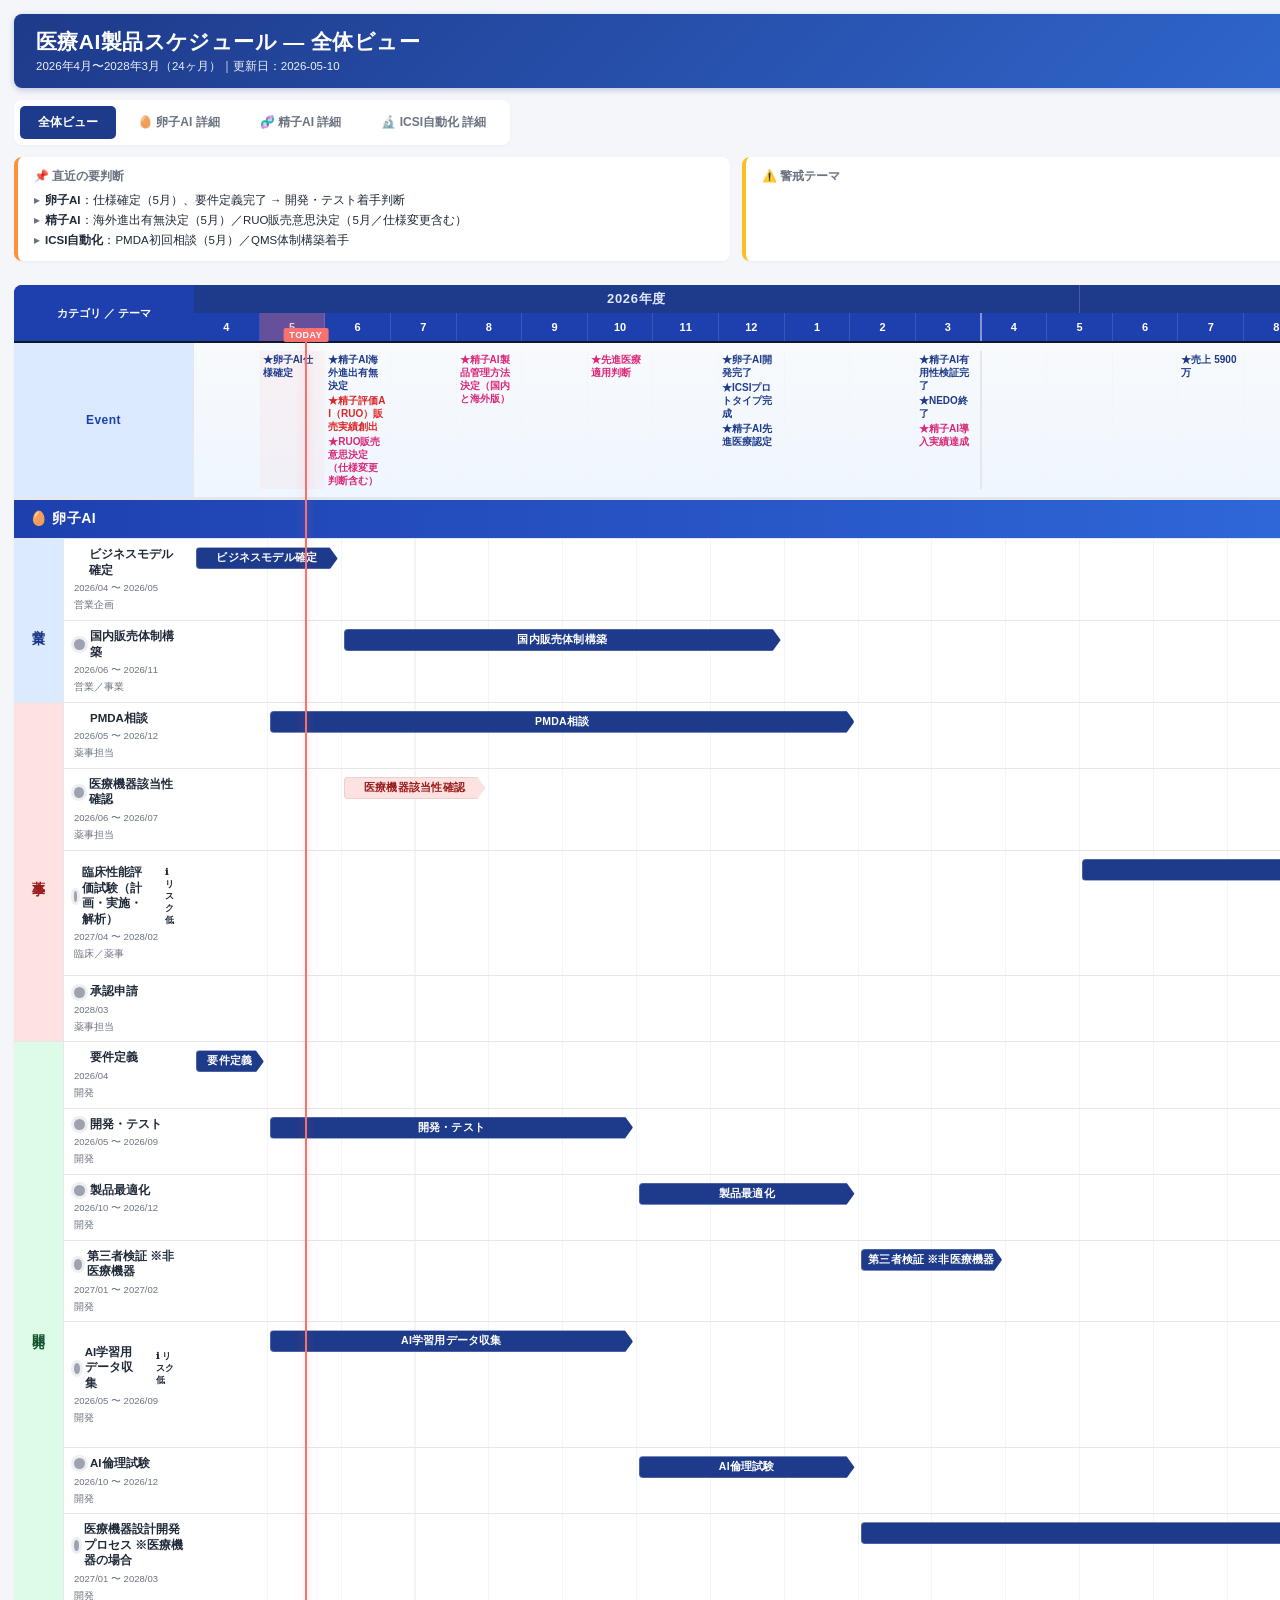
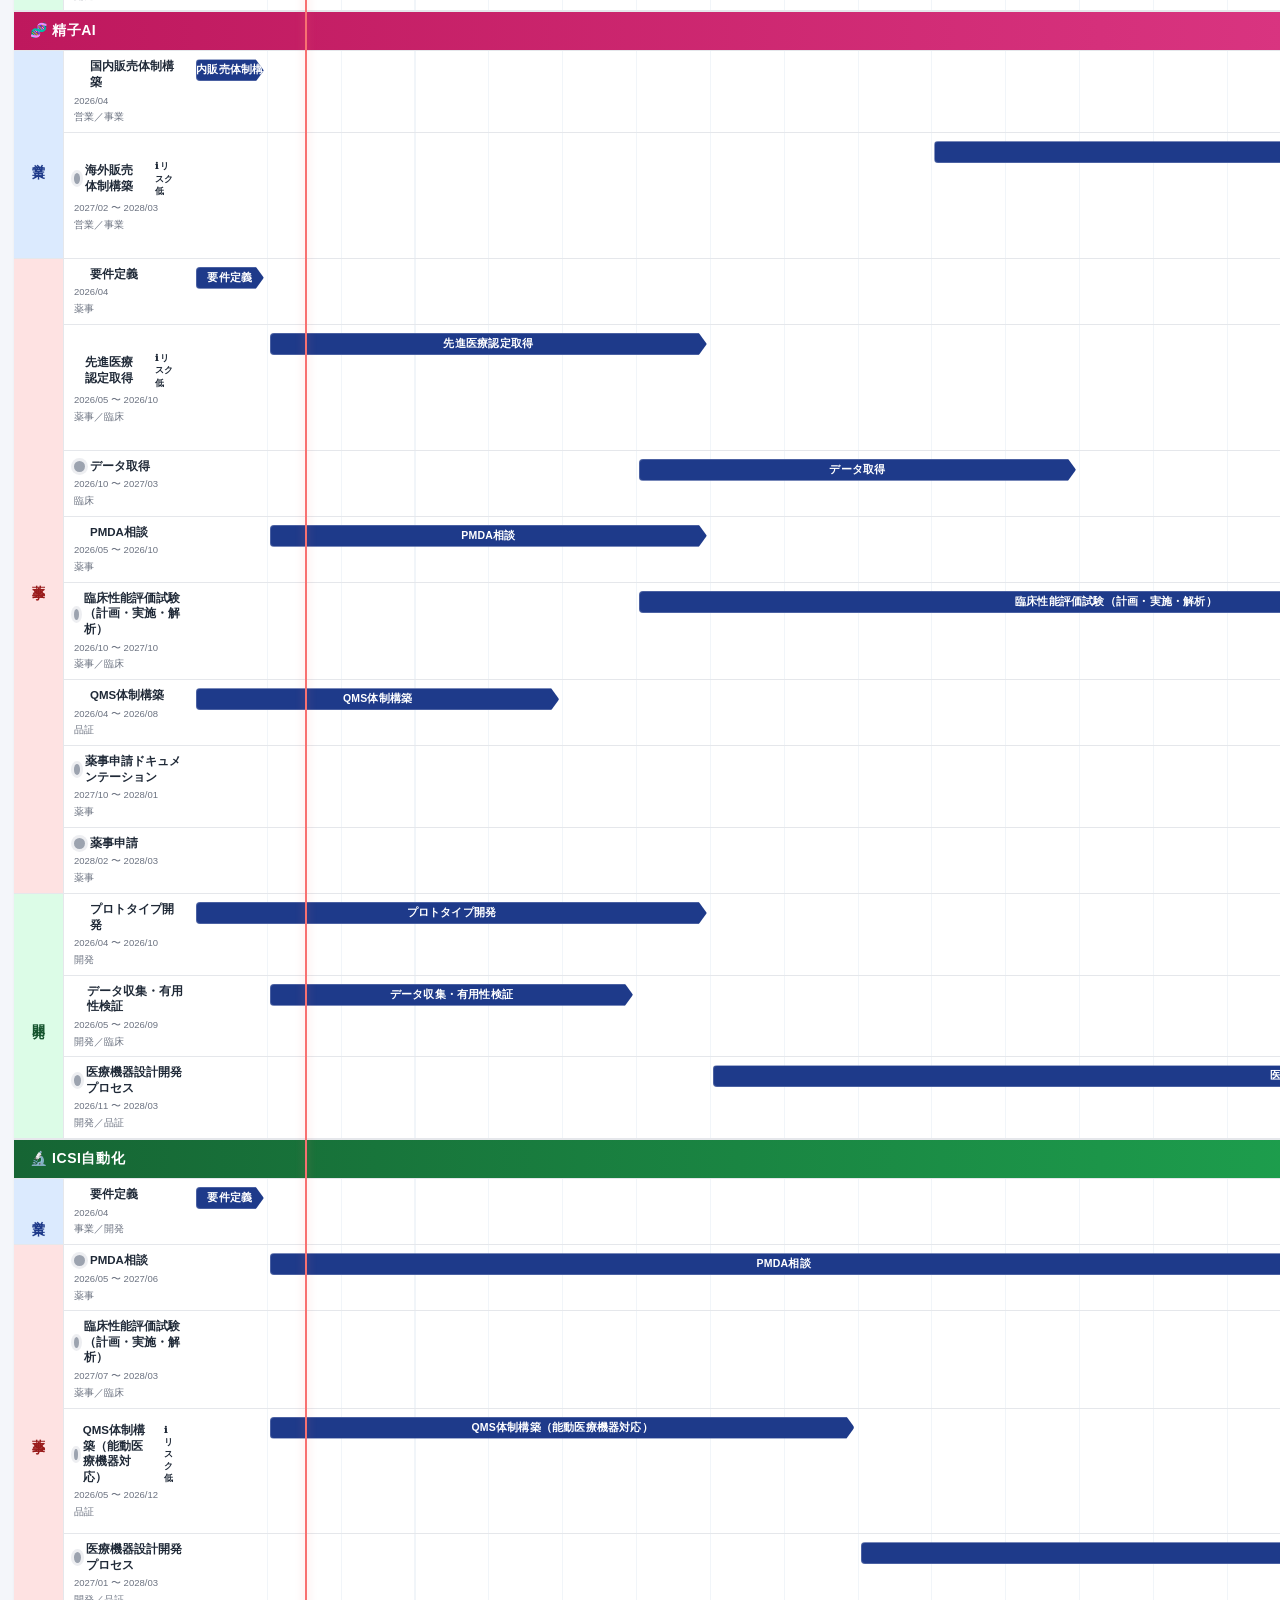
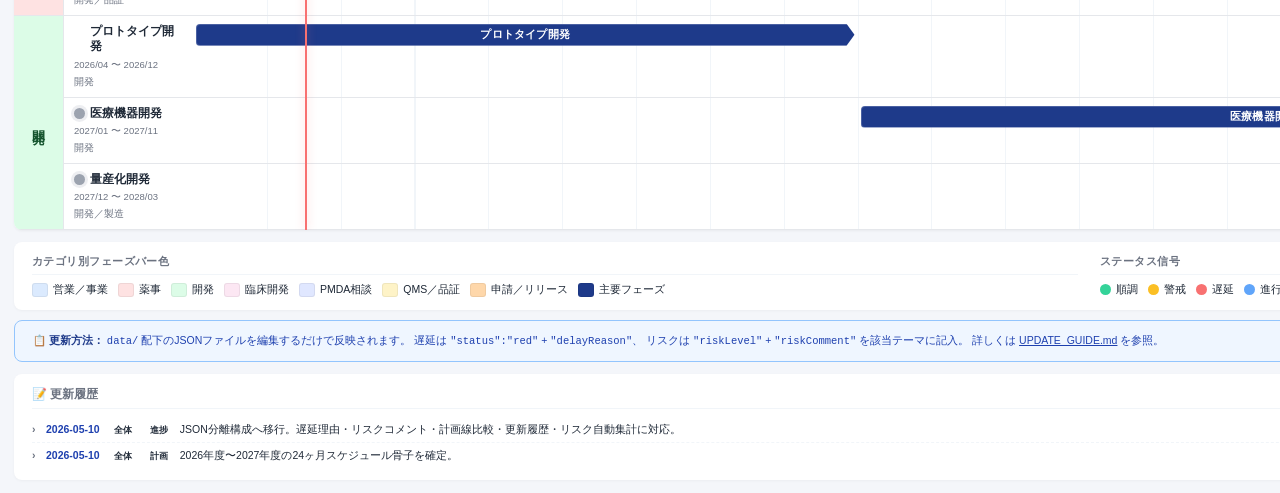
==== index.html @ f6b03f7e "feat: ICSI自動化スケジュール v37対応（45ヶ月・6WS・D/Aゲート）" ====
<!DOCTYPE html>
<html lang="ja">
<head>
<meta charset="UTF-8">
<meta name="viewport" content="width=2200">
<title>医療AI製品スケジュール — 全体ビュー</title>
<link rel="stylesheet" href="assets/gantt.css">
<style>
.view-tab { text-decoration: none; }
.view-tab.active { pointer-events: none; }
</style>
</head>
<body>

<div class="page-header">
  <div>
    <h1>医療AI製品スケジュール — 全体ビュー</h1>
    <div class="subtitle">2026年4月〜2028年3月（24ヶ月）｜更新日：<span id="update-date">—</span></div>
  </div>
  <div class="filter-bar">
    <span>絞込:</span>
    <button class="filter-btn active" data-filter="all">すべて</button>
    <button class="filter-btn" data-filter="red">🔴 遅延</button>
    <button class="filter-btn" data-filter="yellow">🟡 警戒</button>
    <button class="filter-btn" data-filter="green">🟢 順調</button>
    <button class="filter-btn" data-filter="gray">⚪ 未確定</button>
  </div>
</div>

<div class="view-tabs">
  <a class="view-tab active" href="index.html">全体ビュー</a>
  <a class="view-tab" href="ranshi.html">🥚 卵子AI 詳細</a>
  <a class="view-tab" href="seishi.html">🧬 精子AI 詳細</a>
  <a class="view-tab" href="icsi.html">🔬 ICSI自動化 詳細</a>
</div>

<div class="summary">
  <div class="summary-card action"><h3>📌 直近の要判断</h3><ul id="action-list"></ul></div>
  <div class="summary-card warning"><h3>⚠️ 警戒テーマ</h3><ul id="warning-list"></ul></div>
  <div class="summary-card done"><h3>✅ 直近の進捗トピック</h3><ul id="done-list"></ul></div>
</div>
<div class="summary" style="grid-template-columns:1fr;">
  <div class="summary-card delay" id="delay-card" style="display:none;">
    <h3>⏰ 遅延中テーマ</h3><ul id="delay-list"></ul>
  </div>
</div>

<div class="gantt-container" id="gantt-overview"></div>

<div class="legend">
  <div class="legend-section">
    <h4>カテゴリ別フェーズバー色</h4>
    <div class="legend-items">
      <div class="legend-item"><span class="legend-color" style="background:var(--cat-sales-bg)"></span>営業／事業</div>
      <div class="legend-item"><span class="legend-color" style="background:var(--cat-yakuji-bg)"></span>薬事</div>
      <div class="legend-item"><span class="legend-color" style="background:var(--cat-dev-bg)"></span>開発</div>
      <div class="legend-item"><span class="legend-color" style="background:var(--cat-clinical-bg)"></span>臨床開発</div>
      <div class="legend-item"><span class="legend-color" style="background:var(--cat-pmda-bg)"></span>PMDA相談</div>
      <div class="legend-item"><span class="legend-color" style="background:var(--cat-qms-bg)"></span>QMS／品証</div>
      <div class="legend-item"><span class="legend-color" style="background:var(--cat-launch-bg)"></span>申請／リリース</div>
      <div class="legend-item"><span class="legend-color" style="background:var(--hdr-navy)"></span>主要フェーズ</div>
    </div>
  </div>
  <div class="legend-section">
    <h4>ステータス信号</h4>
    <div class="legend-items">
      <div class="legend-item"><span class="signal-sm green"></span>順調</div>
      <div class="legend-item"><span class="signal-sm yellow"></span>警戒</div>
      <div class="legend-item"><span class="signal-sm red"></span>遅延</div>
      <div class="legend-item"><span class="signal-sm blue"></span>進行中</div>
      <div class="legend-item"><span class="signal-sm gray"></span>未着手・未確定</div>
    </div>
  </div>
  <div class="legend-section">
    <h4>遅延・リスク表示</h4>
    <div class="legend-items">
      <div class="legend-item">⏰<span style="color:#B91C1C;font-weight:700;margin-left:4px">遅延バー（赤枠）</span></div>
      <div class="legend-item"><span class="legend-color" style="background:transparent;border:1px dashed #94A3B8"></span>当初計画（ゴースト）</div>
      <div class="legend-item"><span class="risk-badge high" style="font-size:9px">⚠ リスク高</span></div>
      <div class="legend-item"><span class="risk-badge medium" style="font-size:9px">△ リスク中</span></div>
    </div>
  </div>
</div>

<div class="ops-note">
  <strong>📋 更新方法：</strong>
  <code>data/</code> 配下のJSONファイルを編集するだけで反映されます。
  遅延は <code>"status":"red"</code> + <code>"delayReason"</code>、
  リスクは <code>"riskLevel"</code> + <code>"riskComment"</code> を該当テーマに記入。
  詳しくは <a href="UPDATE_GUIDE.md" style="color:inherit">UPDATE_GUIDE.md</a> を参照。
  <span style="float:right;opacity:0.7">💡 フェーズバーをホバーで詳細表示</span>
</div>

<div class="changelog">
  <h4>📝 更新履歴</h4>
  <ul class="changelog-list" id="history-list"></ul>
</div>

<div class="custom-tooltip" id="custom-tooltip"></div>

<script src="assets/gantt.js"></script>
<script>
  initView({ mode: 'overview' });
</script>
</body>
</html>
---- assets/gantt.css ----
/* ============================================================
   arcs — 医療AI製品スケジュール 共通スタイル
   卵子AI／精子AI／ICSI自動化  ガントチャート
   ※このファイルは通常編集不要（デザイン共通）
   ============================================================ */
* { box-sizing: border-box; margin: 0; padding: 0; }

:root {
  --bg: #F4F6FA;
  --card: #FFFFFF;
  --border: #E5E7EB;
  --border-light: #F1F5F9;
  --text: #1F2937;
  --text-sub: #6B7280;

  /* カテゴリ色：営業 / 薬事 / 開発 / 臨床 / その他 */
  --cat-sales-bg:   #DBEAFE;  --cat-sales-fg:   #1E3A8A;
  --cat-yakuji-bg:  #FEE2E2;  --cat-yakuji-fg:  #991B1B;
  --cat-dev-bg:     #DCFCE7;  --cat-dev-fg:     #14532D;
  --cat-clinical-bg:#FCE7F3;  --cat-clinical-fg:#9D174D;
  --cat-pmda-bg:    #E0E7FF;  --cat-pmda-fg:    #3730A3;
  --cat-qms-bg:     #FEF3C7;  --cat-qms-fg:     #78350F;
  --cat-launch-bg:  #FED7AA;  --cat-launch-fg:  #9A3412;
  --cat-data-bg:    #CFFAFE;  --cat-data-fg:    #155E75;

  /* 信号 */
  --st-green: #34D399;
  --st-yellow: #FBBF24;
  --st-red: #F87171;
  --st-gray: #9CA3AF;
  --st-blue: #60A5FA;

  /* イベント色 */
  --ev-default: #1E3A8A;
  --ev-highlight: #DC2626;
  --ev-pink: #DB2777;

  /* ヘッダー（添付画像のネイビー基調） */
  --hdr-navy: #1E3A8A;
  --hdr-navy-dark: #1E40AF;

  /* 列幅・サイズ */
  --col-cat-w: 50px;
  --col-name-w: 130px;
  --col-status-w: 220px;
  --month-cell-min: 64px;
}

body {
  font-family: 'Hiragino Sans', 'Yu Gothic', 'Meiryo', sans-serif;
  background: var(--bg);
  color: var(--text);
  padding: 14px;
  min-width: 2200px;
  font-size: 13px;
  -webkit-font-smoothing: antialiased;
}

/* ===== ページヘッダー ===== */
.page-header {
  display: flex;
  justify-content: space-between;
  align-items: center;
  margin-bottom: 12px;
  padding: 14px 22px;
  background: linear-gradient(135deg, var(--hdr-navy), #3B82F6);
  color: white;
  border-radius: 8px;
  box-shadow: 0 2px 6px rgba(30,58,138,0.25);
}

.page-header h1 { font-size: 21px; font-weight: 700; letter-spacing: 0.02em; }
.page-header .subtitle { font-size: 11.5px; opacity: 0.92; margin-top: 3px; }

.filter-bar { display: flex; gap: 6px; align-items: center; flex-wrap: wrap; }
.filter-bar > span { font-size: 11px; opacity: 0.92; margin-right: 4px; }

.filter-btn {
  background: rgba(255,255,255,0.18);
  border: 1px solid rgba(255,255,255,0.35);
  color: white;
  padding: 5px 11px;
  border-radius: 4px;
  cursor: pointer;
  font-size: 11px;
  font-family: inherit;
  transition: all 0.15s;
}
.filter-btn:hover { background: rgba(255,255,255,0.32); }
.filter-btn.active { background: white; color: var(--hdr-navy-dark); font-weight: 700; }

/* ===== マイルストーンバナー（製品ごと） ===== */
.milestone-banner {
  display: grid;
  grid-template-columns: repeat(3, 1fr);
  gap: 10px;
  margin-bottom: 12px;
}
.ms-card {
  background: var(--card);
  border-radius: 8px;
  padding: 11px 16px;
  border-left: 4px solid;
  box-shadow: 0 1px 3px rgba(0,0,0,0.04);
}
.ms-card.ms-ranshi  { border-color: #1E40AF; }
.ms-card.ms-seishi  { border-color: #DB2777; }
.ms-card.ms-icsi    { border-color: #14532D; }

.ms-card .ms-label {
  font-size: 10px;
  font-weight: 700;
  letter-spacing: 0.06em;
  color: var(--text-sub);
  margin-bottom: 4px;
}
.ms-card .ms-month {
  font-size: 14px;
  font-weight: 700;
  color: var(--text);
}
.ms-card .ms-desc {
  font-size: 10.5px;
  color: var(--text-sub);
  margin-top: 3px;
  line-height: 1.5;
}

/* ===== サマリ ===== */
.summary {
  display: grid;
  grid-template-columns: 1fr 1fr 1fr;
  gap: 12px;
  margin-bottom: 12px;
}
.summary-card {
  background: var(--card);
  border-radius: 8px;
  padding: 11px 16px;
  border-left: 4px solid;
  box-shadow: 0 1px 3px rgba(0,0,0,0.04);
}
.summary-card.action  { border-color: #FB923C; }
.summary-card.warning { border-color: #FBBF24; }
.summary-card.done    { border-color: #34D399; }
.summary-card h3 {
  font-size: 12px; font-weight: 700; margin-bottom: 6px; color: var(--text-sub);
}
.summary-card ul { list-style: none; }
.summary-card li {
  font-size: 11.5px; line-height: 1.55;
  padding: 1px 0 1px 11px; position: relative;
}
.summary-card li::before {
  content: "▸"; position: absolute; left: 0; color: var(--text-sub);
}

/* ===== ガント本体 ===== */
.gantt-container {
  background: var(--card);
  border-radius: 8px;
  box-shadow: 0 1px 3px rgba(0,0,0,0.05);
  overflow: hidden;
  position: relative;
}

.gantt-row {
  display: grid;
  grid-template-columns: var(--col-cat-w) var(--col-name-w) 1fr var(--col-status-w);
  border-bottom: 1px solid var(--border);
}
.gantt-row:last-child { border-bottom: none; }

/* 製品ブロック：カテゴリ列のrowspanを効かせるため製品単位でgridにまとめる */
.product-block {
  display: grid;
  grid-template-columns: var(--col-cat-w) var(--col-name-w) 1fr var(--col-status-w);
}
.product-block .pb-cell {
  border-bottom: 1px solid var(--border);
  min-height: 0;
}
.product-block .pb-cell.last-in-cat {
  /* カテゴリ列との境界 */
}

/* ヘッダー（年度・月） */
.gantt-row.header {
  background: var(--hdr-navy);
  color: white;
  border-bottom: 2px solid #111827;
  font-weight: 600;
  font-size: 11px;
}
.gantt-row.header > .col-label-left,
.gantt-row.header > .col-label-right {
  padding: 0 12px;
  display: flex;
  align-items: center;
  justify-content: center;
  text-align: center;
  background: var(--hdr-navy-dark);
}

.timeline-lane {
  display: grid;
  grid-template-rows: 28px 28px;
}
.year-row {
  display: grid;
  grid-template-columns: repeat(auto-fit, minmax(0, 1fr));
  background: var(--hdr-navy);
}
.year-row > div {
  border-right: 1px solid rgba(255,255,255,0.18);
  display: flex;
  align-items: center;
  justify-content: center;
  font-size: 13px;
  font-weight: 700;
  letter-spacing: 0.05em;
  color: #E0E7FF;
}
.year-row > div:last-child { border-right: none; }

.month-row-h {
  display: grid;
  grid-template-columns: repeat(auto-fill, minmax(var(--month-cell-min), 1fr));
  background: #1E40AF;
}
.month-row-h > div {
  border-right: 1px solid rgba(255,255,255,0.12);
  text-align: center;
  font-size: 11px;
  display: flex;
  align-items: center;
  justify-content: center;
  font-weight: 600;
  color: white;
}
.month-row-h > div:last-child { border-right: none; }
.month-row-h > div.is-current {
  background: rgba(248,113,113,0.32);
  font-weight: 700;
  color: #FECACA;
}
.month-row-h > div.year-end {
  border-right: 2px solid rgba(255,255,255,0.45);
}

/* イベント（マイルストーン）行 */
.event-row {
  display: grid;
  grid-template-columns: var(--col-cat-w) var(--col-name-w) 1fr var(--col-status-w);
  background: linear-gradient(to bottom, #F8FAFC, #EFF6FF);
  border-bottom: 2px solid var(--border);
}
.event-label {
  grid-column: 1 / 3;
  background: #DBEAFE;
  color: var(--hdr-navy-dark);
  font-weight: 700;
  font-size: 12px;
  display: flex;
  align-items: center;
  justify-content: center;
  border-right: 1px solid var(--border);
  letter-spacing: 0.04em;
}
.event-track {
  position: relative;
  padding: 8px 0;
  min-height: 70px;
  display: grid;
  grid-template-columns: repeat(auto-fill, minmax(var(--month-cell-min), 1fr));
}
.event-cell {
  border-right: 1px dashed var(--border-light);
  position: relative;
  padding: 2px 3px;
  display: flex;
  flex-direction: column;
  gap: 2px;
}
.event-cell.year-end { border-right: 2px solid var(--border); }
.event-cell.is-current {
  background: rgba(248,113,113,0.06);
}
.event-item {
  font-size: 10px;
  line-height: 1.3;
  font-weight: 600;
  color: var(--ev-default);
  cursor: help;
  white-space: normal;
  word-break: break-all;
}
.event-item.highlight { color: var(--ev-highlight); }
.event-item.pink { color: var(--ev-pink); }
.event-spacer {
  background: #FAFBFC;
  border-left: 1px solid var(--border);
  display: flex;
  align-items: center;
  justify-content: center;
  font-size: 10px;
  color: var(--text-sub);
}

/* 製品グループヘッダー */
.product-header {
  background: var(--hdr-navy);
  color: white;
  padding: 10px 16px;
  font-size: 14px;
  font-weight: 700;
  letter-spacing: 0.04em;
  border-top: 1px solid var(--border);
  border-bottom: 1px solid var(--border);
  display: flex;
  align-items: center;
  gap: 10px;
}
.product-header .product-icon {
  font-size: 18px;
}
.product-header.ranshi  { background: linear-gradient(90deg, #1E40AF, #3B82F6); }
.product-header.seishi  { background: linear-gradient(90deg, #BE185D, #EC4899); }
.product-header.icsi    { background: linear-gradient(90deg, #166534, #22C55E); }

/* カテゴリ列（営業/薬事/開発などの縦書き風） */
.col-category {
  background: #F1F5F9;
  font-size: 13px;
  font-weight: 700;
  display: flex;
  align-items: center;
  justify-content: center;
  text-align: center;
  color: var(--text);
  letter-spacing: 0.15em;
  writing-mode: vertical-rl;
  text-orientation: upright;
  border-right: 1px solid var(--border);
  border-bottom: 1px solid var(--border);
  padding: 8px 0;
}
.col-category.sales    { background: #DBEAFE; color: #1E3A8A; }
.col-category.yakuji   { background: #FEE2E2; color: #991B1B; }
.col-category.dev      { background: #DCFCE7; color: #14532D; }
.col-category.clinical { background: #FCE7F3; color: #9D174D; }

/* テーマ名（タスクグループ名） */
.col-name {
  padding: 8px 10px;
  display: flex;
  flex-direction: column;
  gap: 4px;
  font-size: 11px;
  font-weight: 600;
  background: white;
  line-height: 1.35;
  justify-content: center;
}
.col-name .signal {
  width: 11px; height: 11px; border-radius: 50%;
}
.col-name .name-line {
  display: flex;
  align-items: center;
  gap: 5px;
}
.col-name .theme-name {
  font-size: 11.5px;
  font-weight: 700;
}
.col-name .meta {
  font-size: 9.5px;
  color: var(--text-sub);
  font-weight: 400;
}

/* ガントエリア */
.theme-gantt {
  position: relative;
  background: white;
  /* グリッド線は gantt.js が --gantt-cols CSS変数をインラインで注入 */
  background-image:
    repeating-linear-gradient(
      to right,
      transparent,
      transparent calc(var(--gantt-cols-pct, calc(100%/24)) - 1px),
      var(--border-light) calc(var(--gantt-cols-pct, calc(100%/24)) - 1px),
      var(--border-light) var(--gantt-cols-pct, calc(100%/24))
    );
  padding: 0;
  min-height: 60px;
}

.phase-tracks {
  position: relative;
  padding: 8px 0;
}
.phase-bar {
  position: absolute;
  height: 22px;
  border-radius: 4px;
  font-size: 10.5px;
  display: flex;
  align-items: center;
  justify-content: center;
  font-weight: 700;
  z-index: 2;
  cursor: pointer;
  transition: transform 0.15s, box-shadow 0.15s, filter 0.15s;
  letter-spacing: 0.02em;
  overflow: hidden;
  white-space: nowrap;
  border: 1px solid rgba(0,0,0,0.08);
  padding: 0 6px;
}
.phase-bar:hover {
  transform: translateY(-1px);
  box-shadow: 0 4px 10px rgba(0,0,0,0.18);
  z-index: 4;
  filter: brightness(0.97);
}

/* ナビ風（添付画像のような濃紺バー） */
.phase-bar.navy {
  background: var(--hdr-navy);
  color: white;
  border-color: rgba(255,255,255,0.2);
}
.phase-bar.sales    { background: var(--cat-sales-bg);    color: var(--cat-sales-fg); }
.phase-bar.yakuji   { background: var(--cat-yakuji-bg);   color: var(--cat-yakuji-fg); }
.phase-bar.dev      { background: var(--cat-dev-bg);      color: var(--cat-dev-fg); }
.phase-bar.clinical { background: var(--cat-clinical-bg); color: var(--cat-clinical-fg); }
.phase-bar.pmda     { background: var(--cat-pmda-bg);     color: var(--cat-pmda-fg); }
.phase-bar.qms      { background: var(--cat-qms-bg);      color: var(--cat-qms-fg); }
.phase-bar.launch   { background: var(--cat-launch-bg);   color: var(--cat-launch-fg); }
.phase-bar.data     { background: var(--cat-data-bg);     color: var(--cat-data-fg); }

/* 状態オーバーレイ */
.phase-bar.done       { opacity: 0.55; }
.phase-bar.progress::after {
  content: "";
  position: absolute;
  left: 0; top: 0; bottom: 0;
  width: var(--prog-w, 50%);
  background: rgba(255,255,255,0.35);
  border-right: 2px dashed rgba(255,255,255,0.7);
  pointer-events: none;
}

/* 矢印型のフェーズバー（添付画像と同じく右端を尖らせる） */
.phase-bar.arrow {
  clip-path: polygon(0 0, calc(100% - 8px) 0, 100% 50%, calc(100% - 8px) 100%, 0 100%);
}

/* 右カラム ステータス */
.col-status {
  padding: 10px 12px;
  background: #FAFBFC;
  border-left: 2px solid var(--border);
  display: grid;
  grid-template-columns: 16px 1fr;
  gap: 8px;
  align-items: flex-start;
  font-size: 11px;
}
.col-status .signal {
  width: 12px; height: 12px; border-radius: 50%;
  margin-top: 2px;
  flex-shrink: 0;
}
.signal.green  { background: var(--st-green);  box-shadow: 0 0 0 3px rgba(52,211,153,0.18); }
.signal.yellow { background: var(--st-yellow); box-shadow: 0 0 0 3px rgba(251,191,36,0.18); }
.signal.red    { background: var(--st-red);    box-shadow: 0 0 0 3px rgba(248,113,113,0.18); animation: pulse-red 2.2s infinite; }
.signal.gray   { background: var(--st-gray);   box-shadow: 0 0 0 3px rgba(156,163,175,0.18); }
.signal.blue   { background: var(--st-blue);   box-shadow: 0 0 0 3px rgba(96,165,250,0.18); }

@keyframes pulse-red {
  0%, 100% { box-shadow: 0 0 0 3px rgba(248,113,113,0.18); }
  50%      { box-shadow: 0 0 0 5px rgba(248,113,113,0.32); }
}

.signal-sm {
  width: 11px; height: 11px; border-radius: 50%; display: inline-block;
}
.signal-sm.green  { background: var(--st-green); }
.signal-sm.yellow { background: var(--st-yellow); }
.signal-sm.red    { background: var(--st-red); }
.signal-sm.gray   { background: var(--st-gray); }
.signal-sm.blue   { background: var(--st-blue); }

.milestone-text {
  font-size: 10.5px;
  line-height: 1.45;
  color: var(--text-sub);
}
.milestone-text strong {
  color: var(--text);
  font-size: 11px;
  display: block;
  margin-bottom: 1px;
}
.milestone-text .owner {
  font-size: 9.5px;
  opacity: 0.85;
  margin-top: 2px;
}
.milestone-text .dep {
  display: inline-block;
  background: #FEF2F2;
  color: #B91C1C;
  font-size: 9px;
  padding: 1px 5px;
  border-radius: 2px;
  margin-top: 3px;
  font-weight: 600;
}

/* TODAYライン */
.today-line {
  position: absolute;
  width: 2px;
  background: #F87171;
  z-index: 6;
  pointer-events: none;
  box-shadow: 0 0 10px rgba(248,113,113,0.4);
}
.today-line::before {
  content: "TODAY";
  position: absolute;
  top: -3px;
  left: 50%;
  transform: translateX(-50%);
  background: #F87171;
  color: white;
  font-size: 9px;
  padding: 2px 6px;
  border-radius: 2px;
  white-space: nowrap;
  font-weight: 700;
  letter-spacing: 0.05em;
}

/* ツールチップ */
.custom-tooltip {
  position: fixed;
  background: rgba(17, 24, 39, 0.97);
  color: white;
  padding: 10px 13px;
  border-radius: 6px;
  font-size: 11px;
  z-index: 1000;
  pointer-events: none;
  box-shadow: 0 8px 24px rgba(0,0,0,0.3);
  max-width: 480px;
  display: none;
  line-height: 1.5;
  border: 1px solid rgba(255,255,255,0.1);
}
.custom-tooltip h5 {
  font-size: 12.5px;
  margin-bottom: 5px;
  display: flex;
  align-items: center;
  gap: 6px;
  font-weight: 700;
}
.custom-tooltip h5 .ph-tag {
  font-size: 9px;
  padding: 2px 6px;
  border-radius: 3px;
  font-weight: 700;
}
.custom-tooltip .tt-period {
  color: #93C5FD;
  font-size: 10px;
  margin-bottom: 6px;
  border-bottom: 1px solid rgba(255,255,255,0.15);
  padding-bottom: 5px;
}
.custom-tooltip ul { list-style: none; margin-top: 4px; }
.custom-tooltip li {
  font-size: 10.5px;
  line-height: 1.55;
  padding: 1px 0 1px 12px;
  position: relative;
}
.custom-tooltip li::before {
  content: '・'; position: absolute; left: 0; color: #9CA3AF;
}
.custom-tooltip .tt-memo {
  font-size: 10px;
  color: #FCD34D;
  margin-top: 6px;
  padding-top: 5px;
  border-top: 1px dashed rgba(252,211,77,0.4);
}

/* 凡例 */
.legend {
  margin-top: 12px;
  padding: 12px 18px;
  background: var(--card);
  border-radius: 8px;
  display: grid;
  grid-template-columns: 2fr 1fr 1fr;
  gap: 22px;
  box-shadow: 0 1px 3px rgba(0,0,0,0.04);
}
.legend-section h4 {
  font-size: 11px;
  margin-bottom: 8px;
  color: var(--text-sub);
  font-weight: 700;
  border-bottom: 1px solid var(--border-light);
  padding-bottom: 5px;
  letter-spacing: 0.04em;
}
.legend-items {
  display: flex;
  flex-wrap: wrap;
  gap: 8px 10px;
}
.legend-item {
  display: flex;
  align-items: center;
  gap: 5px;
  font-size: 10.5px;
}
.legend-color {
  width: 16px;
  height: 14px;
  border-radius: 3px;
  flex-shrink: 0;
  border: 1px solid rgba(0,0,0,0.06);
}

/* 運用ノート */
.ops-note {
  margin-top: 10px;
  padding: 11px 18px;
  background: #EFF6FF;
  border: 1px solid #93C5FD;
  border-radius: 8px;
  font-size: 10.5px;
  line-height: 1.6;
  color: #1E40AF;
}
.ops-note strong { color: #1E3A8A; }

/* タブ切り替え（全体ビュー / 製品別ビュー） */
.view-tabs {
  display: flex;
  gap: 4px;
  margin-bottom: 12px;
  background: white;
  padding: 6px;
  border-radius: 8px;
  box-shadow: 0 1px 3px rgba(0,0,0,0.04);
  width: fit-content;
}
.view-tab {
  padding: 8px 18px;
  border: none;
  background: transparent;
  font-size: 12px;
  font-weight: 600;
  color: var(--text-sub);
  cursor: pointer;
  border-radius: 5px;
  font-family: inherit;
  transition: all 0.15s;
}
.view-tab:hover { background: #F1F5F9; }
.view-tab.active {
  background: var(--hdr-navy);
  color: white;
}

.view-section { display: none; }
.view-section.active { display: block; }

@media print {
  body { padding: 0; min-width: 2200px; font-size: 11px; }
  @page { size: A2 landscape; margin: 6mm; }
  .filter-bar, .view-tabs { display: none; }
  .page-header { box-shadow: none; }
  .custom-tooltip { display: none !important; }
  .view-section { display: block !important; page-break-after: always; }
}

/* ============================================================
   ▼ 拡張：遅延マーカー／リスクコメント／更新ログ
   ============================================================ */

/* 遅延バー（計画に対する遅れを赤系で重ね表示） */
.phase-bar.delayed {
  outline: 2px solid #DC2626;
  outline-offset: -1px;
}
.phase-bar.delayed::before {
  content: "⏰";
  position: absolute;
  left: 3px;
  top: 50%;
  transform: translateY(-50%);
  font-size: 10px;
  z-index: 3;
}
/* 当初計画（破線ゴースト）バー */
.phase-bar.baseline {
  background: transparent !important;
  border: 1px dashed #94A3B8 !important;
  color: #64748B !important;
  opacity: 0.7;
  clip-path: none !important;
  z-index: 1;
}

/* リスクバッジ（テーマ名の横） */
.risk-badge {
  display: inline-flex;
  align-items: center;
  gap: 3px;
  font-size: 9px;
  font-weight: 700;
  padding: 1px 6px;
  border-radius: 3px;
  margin-left: 4px;
  vertical-align: middle;
}
.risk-badge.high   { background: #FEE2E2; color: #B91C1C; }
.risk-badge.medium { background: #FEF3C7; color: #92400E; }
.risk-badge.low    { background: #DBEAFE; color: #1E40AF; }

/* リスクコメント（ステータス列に表示） */
.risk-comment {
  display: block;
  margin-top: 4px;
  padding: 5px 7px;
  border-radius: 3px;
  font-size: 9.5px;
  line-height: 1.5;
  border-left: 3px solid;
}
.risk-comment.high {
  background: #FEF2F2; color: #991B1B; border-color: #DC2626;
}
.risk-comment.medium {
  background: #FFFBEB; color: #92400E; border-color: #F59E0B;
}
.risk-comment.low {
  background: #EFF6FF; color: #1E40AF; border-color: #3B82F6;
}
.risk-comment .rc-head {
  font-weight: 700;
  display: block;
  margin-bottom: 2px;
}
.risk-comment .rc-date {
  font-size: 8.5px;
  opacity: 0.7;
  font-weight: 400;
}

/* 遅延サマリカード */
.summary-card.delay { border-color: #DC2626; }
.summary-card.delay li::before { content: "⏰"; color: #DC2626; }

/* 更新ログ パネル */
.changelog {
  margin-top: 12px;
  padding: 12px 18px;
  background: var(--card);
  border-radius: 8px;
  box-shadow: 0 1px 3px rgba(0,0,0,0.04);
  font-size: 10.5px;
}
.changelog h4 {
  font-size: 12px;
  color: var(--text-sub);
  font-weight: 700;
  margin-bottom: 8px;
  border-bottom: 1px solid var(--border-light);
  padding-bottom: 5px;
}
.changelog-list { list-style: none; }
.changelog-list li {
  padding: 4px 0 4px 14px;
  position: relative;
  line-height: 1.55;
  border-bottom: 1px dashed var(--border-light);
}
.changelog-list li:last-child { border-bottom: none; }
.changelog-list li::before {
  content: "›";
  position: absolute;
  left: 0;
  color: var(--text-sub);
  font-weight: 700;
}
.changelog-list .cl-date {
  font-weight: 700;
  color: var(--hdr-navy-dark);
  margin-right: 8px;
}
.changelog-list .cl-tag {
  display: inline-block;
  font-size: 8.5px;
  font-weight: 700;
  padding: 1px 6px;
  border-radius: 3px;
  margin-right: 6px;
}
.cl-tag.delay  { background: #FEE2E2; color: #B91C1C; }
.cl-tag.risk   { background: #FEF3C7; color: #92400E; }
.cl-tag.update { background: #DCFCE7; color: #14532D; }
.cl-tag.done   { background: #DBEAFE; color: #1E40AF; }

@media print {
  .changelog { box-shadow: none; }
}
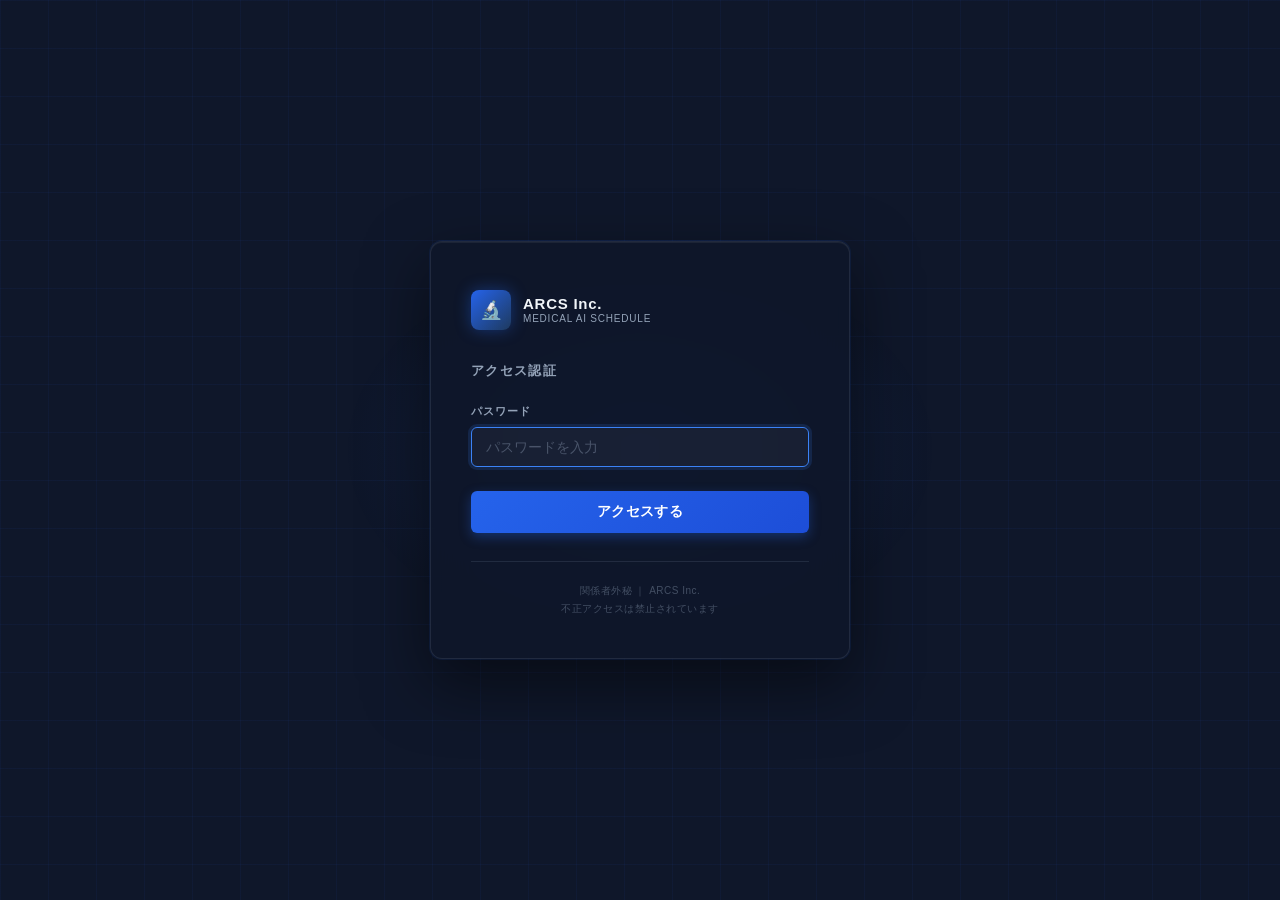
==== commit 3c2b0425: "Add files via upload" ====
--- a/index.html
+++ b/index.html
@@ -9,6 +9,23 @@
 .view-tab { text-decoration: none; }
 .view-tab.active { pointer-events: none; }
 </style>
+<script>
+/* 認証チェック: 未ログインなら auth.html へリダイレクト */
+(function(){
+  const SESSION_KEY  = 'arcs_auth';
+  const PASSWORD_HASH = '6dd2412f17349521ad825ba171668baa163861654895c5d4f9620ea375ffe8be';
+  const SESSION_TTL  = 8 * 60 * 60 * 1000;
+  try {
+    const saved = sessionStorage.getItem(SESSION_KEY);
+    if (!saved) throw new Error('no session');
+    const { hash, ts } = JSON.parse(saved);
+    if (hash !== PASSWORD_HASH || Date.now() - ts >= SESSION_TTL) throw new Error('expired');
+  } catch(_) {
+    sessionStorage.removeItem(SESSION_KEY);
+    location.replace('auth.html');
+  }
+})();
+</script>
 </head>
 <body>
 
